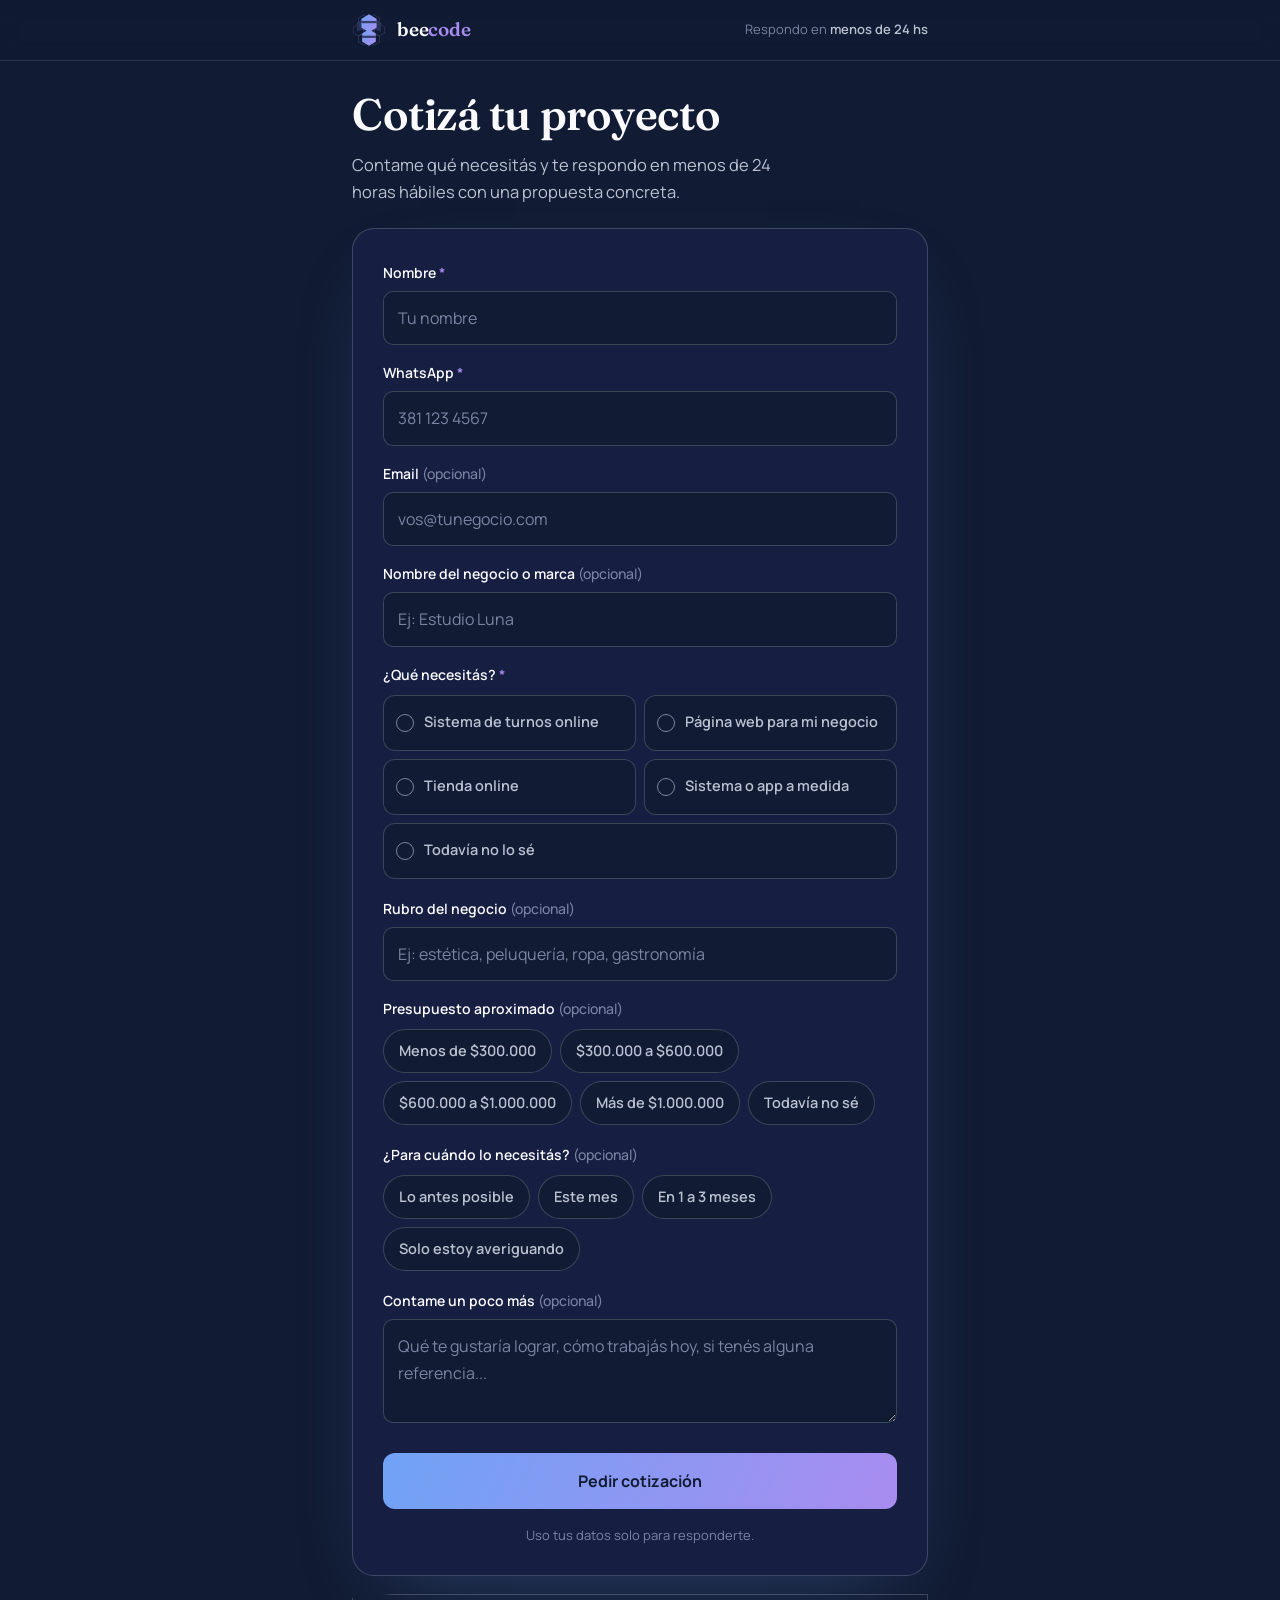
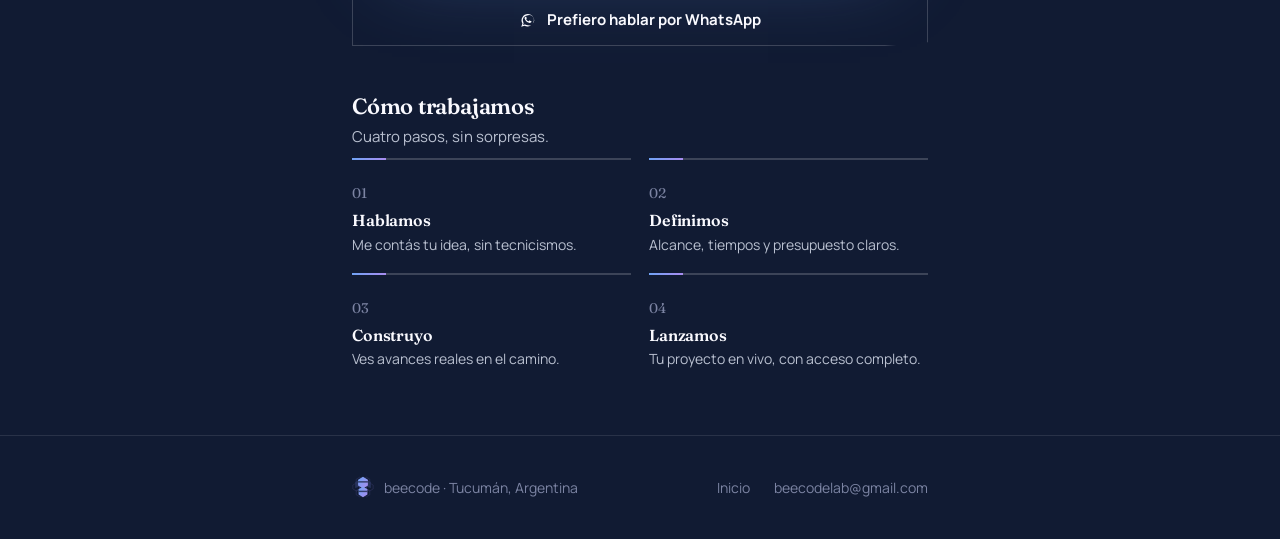
==== cotizar.html @ 8d10be66 "Agregar página /cotizar y lógica de formularios compartida - cotizar.html: página mobile first para " ====
<!DOCTYPE html>
<html lang="es">
<head>
<meta charset="UTF-8">
<meta name="viewport" content="width=device-width, initial-scale=1.0">
<title>Cotizá tu proyecto · Bee Code</title>
<meta name="description" content="Sistemas de turnos, páginas web y software a medida para negocios de Tucumán. Pedí tu cotización y te respondo en menos de 24 horas.">
<link rel="canonical" href="https://beecodelab.com/cotizar">
<meta property="og:title" content="Cotizá tu proyecto · Bee Code">
<meta property="og:description" content="Sistemas de turnos, páginas web y software a medida para negocios de Tucumán. Pedí tu cotización y te respondo en menos de 24 horas.">
<meta property="og:type" content="website">
<meta property="og:url" content="https://beecodelab.com/cotizar">
<meta property="og:site_name" content="Bee Code">
<meta property="og:locale" content="es_AR">
<meta property="og:image" content="https://beecodelab.com/assets/og.png">
<meta property="og:image:width" content="1200">
<meta property="og:image:height" content="630">
<meta property="og:image:alt" content="Bee Code · software y páginas web a medida en Tucumán">
<meta name="twitter:card" content="summary_large_image">
<meta name="theme-color" content="#111B33">
<link rel="icon" type="image/svg+xml" href="/assets/favicon.svg">
<link rel="icon" type="image/png" sizes="32x32" href="/assets/favicon-32.png">
<link rel="icon" type="image/png" sizes="16x16" href="/assets/favicon-16.png">
<link rel="icon" href="/assets/favicon.ico">
<link rel="apple-touch-icon" sizes="180x180" href="/assets/apple-touch-icon.png">
<link rel="preconnect" href="https://fonts.googleapis.com">
<link rel="preconnect" href="https://fonts.gstatic.com" crossorigin>
<link href="https://fonts.googleapis.com/css2?family=Fraunces:opsz,wght@9..144,500;9..144,600;9..144,700&family=Manrope:wght@400;500;600;700&display=swap" rel="stylesheet">
<link rel="stylesheet" href="/assets/css/base.css">
<style>
  /* ===== /cotizar ===== */
  .q-wrap{max-width:640px;margin:0 auto;padding:0 20px;}
  @media(min-width:640px){ .q-wrap{padding:0 32px;} }
  .q-header .header-row{padding-top:13px;padding-bottom:13px;justify-content:space-between;gap:12px;}
  .q-badge{font-size:13px;color:var(--text-dim);text-align:right;line-height:1.35;}
  .q-badge strong{color:var(--text-muted);font-weight:600;}

  .q-intro{padding:28px 0 22px;}
  .q-intro h1{font-size:clamp(30px,8.4vw,44px);margin-bottom:12px;}
  .q-intro p{color:var(--text-muted);font-size:16.5px;max-width:46ch;}

  .q-main section{padding:0;}
  .q-form .form-card{padding:26px 20px 24px;}
  #quoteCard{scroll-margin-top:84px;}
  @media(min-width:520px){ .q-form .form-card{padding:32px 30px 28px;} }

  fieldset.choice-group{border:0;margin:0 0 18px;padding:0;min-width:0;}
  .choice-group legend{font-size:14px;font-weight:600;color:var(--text);margin-bottom:9px;padding:0;}
  .choice-group legend .req{color:var(--purple);}
  .choice-group legend .opt{color:var(--text-dim);font-weight:500;}
  .sr-input{position:absolute;opacity:0;width:1px;height:1px;margin:0;pointer-events:none;}

  .choice-cards{display:grid;grid-template-columns:1fr 1fr;gap:8px;}
  .choice-cards .choice:last-child{grid-column:1 / -1;}
  .choice-cards label{
    display:flex;align-items:center;gap:10px;min-height:56px;height:100%;
    padding:11px 12px;background:var(--bg);border:1px solid var(--line-strong);border-radius:12px;
    font-size:14.5px;font-weight:600;line-height:1.3;color:var(--text-muted);cursor:pointer;
    transition:border-color 0.15s ease, background 0.15s ease, color 0.15s ease;
  }
  .choice-cards label::before{
    content:"";flex-shrink:0;width:18px;height:18px;border-radius:50%;
    border:1.5px solid var(--text-dim);box-sizing:border-box;transition:all 0.15s ease;
  }
  .choice{position:relative;}
  .sr-input:checked + label{border-color:var(--purple);background:rgba(169,140,240,0.12);color:var(--text);}
  .choice-cards .sr-input:checked + label::before{border:5px solid var(--purple);background:var(--text);}
  .sr-input:focus-visible + label{outline:2px solid var(--purple);outline-offset:2px;}
  .choice-group[aria-invalid="true"] .choice-cards label{border-color:#E57C8A;}

  .chips{display:flex;flex-wrap:wrap;gap:8px;}
  .chips label{
    display:inline-flex;align-items:center;min-height:44px;padding:9px 15px;
    background:var(--bg);border:1px solid var(--line-strong);border-radius:999px;
    font-size:14.5px;font-weight:600;color:var(--text-muted);cursor:pointer;
    transition:border-color 0.15s ease, background 0.15s ease, color 0.15s ease;
  }

  .q-alt{margin:18px 0 0;text-align:center;}
  .q-alt .btn{width:100%;justify-content:center;}
  .form-card.sent ~ .q-alt{display:none;}
  .form-success h2{font-size:26px;margin-bottom:10px;}
  .form-success .btn{margin-top:4px;}

  .q-main .q-process{padding:48px 0 8px;}
  .q-process h2{font-size:22px;margin-bottom:6px;}
  .q-process > p{color:var(--text-muted);font-size:15px;margin-bottom:8px;}
  .process-list.compact{grid-template-columns:1fr 1fr;column-gap:18px;}
  @media(min-width:860px){ .process-list.compact{grid-template-columns:1fr 1fr;} }
  .process-list.compact .process-item{padding:16px 0 18px;}
  .process-list.compact .process-num{margin:6px 0 6px;font-size:14px;}
  .process-list.compact .process-item h3{font-size:16px;margin-bottom:4px;}
  .process-list.compact .process-item p{font-size:14px;line-height:1.5;}

  .q-footer{margin-top:40px;}
  .q-footer .footer-row{justify-content:space-between;}
</style>
</head>
<body>

<svg width="0" height="0" style="position:absolute" aria-hidden="true">
  <defs>
    <linearGradient id="beeGradInv" x1="0%" y1="0%" x2="100%" y2="100%">
      <stop offset="0%" stop-color="#6FA3F5"/>
      <stop offset="100%" stop-color="#A98CF0"/>
    </linearGradient>
    <symbol id="beeIcon" viewBox="145 55 90 90">
      <g stroke="#8B7BD8" stroke-width="1.5" fill="none" opacity="0.4">
        <polygon points="203.9,92 203.9,108 190,116 176.1,108 176.1,92 190,84"/>
        <polygon points="231.6,92 231.6,108 217.7,116 203.8,108 203.8,92 217.7,84"/>
        <polygon points="176.2,92 176.2,108 162.3,116 148.4,108 148.4,92 162.3,84"/>
        <polygon points="217.75,68 217.75,84 203.85,92 189.95,84 189.95,68 203.85,60"/>
        <polygon points="190.05,68 190.05,84 176.15,92 162.25,84 162.25,68 176.15,60"/>
        <polygon points="217.75,116 217.75,132 203.85,140 189.95,132 189.95,116 203.85,108"/>
        <polygon points="190.05,116 190.05,132 176.15,140 162.25,132 162.25,116 176.15,108"/>
      </g>
      <polygon points="158,80 178,68 178,98 158,104" fill="#2A3560" opacity="0.9"/>
      <polygon points="222,80 202,68 202,98 222,104" fill="#2A3560" opacity="0.9"/>
      <polygon points="190,58 210,70 210,94 190,106 170,94 170,70" fill="url(#beeGradInv)"/>
      <polygon points="190,98 208,109 208,131 190,142 172,131 172,109" fill="url(#beeGradInv)"/>
      <rect x="170" y="76" width="40" height="6" fill="#111B33" opacity="0.7"/>
      <rect x="172" y="115" width="36" height="6" fill="#111B33" opacity="0.7"/>
    </symbol>
  </defs>
</svg>

<header class="q-header">
  <div class="q-wrap header-row">
    <a class="brand" href="/" aria-label="Bee Code, ir al inicio">
      <svg class="brand-icon" aria-hidden="true"><use href="#beeIcon"/></svg>
      <span class="brand-word"><span class="bee">bee</span><span class="code">code</span></span>
    </a>
    <span class="q-badge">Respondo en <strong>menos de 24 hs</strong></span>
  </div>
</header>

<main class="q-main">
  <div class="q-wrap">
    <div class="q-intro">
      <h1>Cotizá tu proyecto</h1>
      <p>Contame qué necesitás y te respondo en menos de 24 horas hábiles con una propuesta concreta.</p>
    </div>

    <section class="q-form" aria-label="Formulario de cotización">
      <div class="form-card" id="quoteCard">
        <form id="quoteForm" novalidate>
          <div class="field">
            <label for="qNombre">Nombre <span class="req">*</span></label>
            <input id="qNombre" name="nombre" type="text" autocomplete="name" placeholder="Tu nombre" required aria-describedby="err-nombre">
            <p class="field-error" id="err-nombre" data-error-for="nombre" hidden></p>
          </div>
          <div class="field">
            <label for="qWhatsapp">WhatsApp <span class="req">*</span></label>
            <input id="qWhatsapp" name="whatsapp" type="tel" inputmode="tel" autocomplete="tel" placeholder="381 123 4567" required aria-describedby="err-whatsapp">
            <p class="field-error" id="err-whatsapp" data-error-for="whatsapp" hidden></p>
          </div>
          <div class="field">
            <label for="qEmail">Email <span class="opt">(opcional)</span></label>
            <input id="qEmail" name="email" type="email" inputmode="email" autocomplete="email" placeholder="vos@tunegocio.com" aria-describedby="err-email">
            <p class="field-error" id="err-email" data-error-for="email" hidden></p>
          </div>
          <div class="field">
            <label for="qNegocio">Nombre del negocio o marca <span class="opt">(opcional)</span></label>
            <input id="qNegocio" name="negocio" type="text" autocomplete="organization" placeholder="Ej: Estudio Luna">
          </div>

          <fieldset class="choice-group" id="servicioGroup" aria-describedby="err-servicio">
            <legend>¿Qué necesitás? <span class="req">*</span></legend>
            <div class="choice-cards">
              <div class="choice"><input class="sr-input" type="radio" name="servicio" id="sTurnos" value="turnos"><label for="sTurnos">Sistema de turnos online</label></div>
              <div class="choice"><input class="sr-input" type="radio" name="servicio" id="sWeb" value="web"><label for="sWeb">Página web para mi negocio</label></div>
              <div class="choice"><input class="sr-input" type="radio" name="servicio" id="sTienda" value="tienda"><label for="sTienda">Tienda online</label></div>
              <div class="choice"><input class="sr-input" type="radio" name="servicio" id="sSistema" value="sistema"><label for="sSistema">Sistema o app a medida</label></div>
              <div class="choice"><input class="sr-input" type="radio" name="servicio" id="sNoSe" value="nose"><label for="sNoSe">Todavía no lo sé</label></div>
            </div>
            <p class="field-error" id="err-servicio" data-error-for="servicio" hidden></p>
          </fieldset>

          <div class="field">
            <label for="qRubro">Rubro del negocio <span class="opt">(opcional)</span></label>
            <input id="qRubro" name="rubro" type="text" placeholder="Ej: estética, peluquería, ropa, gastronomía">
          </div>

          <fieldset class="choice-group">
            <legend>Presupuesto aproximado <span class="opt">(opcional)</span></legend>
            <div class="chips">
              <div class="choice"><input class="sr-input" type="radio" name="presupuesto" id="p1" value="Menos de $300.000"><label for="p1">Menos de $300.000</label></div>
              <div class="choice"><input class="sr-input" type="radio" name="presupuesto" id="p2" value="$300.000 a $600.000"><label for="p2">$300.000 a $600.000</label></div>
              <div class="choice"><input class="sr-input" type="radio" name="presupuesto" id="p3" value="$600.000 a $1.000.000"><label for="p3">$600.000 a $1.000.000</label></div>
              <div class="choice"><input class="sr-input" type="radio" name="presupuesto" id="p4" value="Más de $1.000.000"><label for="p4">Más de $1.000.000</label></div>
              <div class="choice"><input class="sr-input" type="radio" name="presupuesto" id="p5" value="Todavía no sé"><label for="p5">Todavía no sé</label></div>
            </div>
          </fieldset>

          <fieldset class="choice-group">
            <legend>¿Para cuándo lo necesitás? <span class="opt">(opcional)</span></legend>
            <div class="chips">
              <div class="choice"><input class="sr-input" type="radio" name="plazo" id="t1" value="Lo antes posible"><label for="t1">Lo antes posible</label></div>
              <div class="choice"><input class="sr-input" type="radio" name="plazo" id="t2" value="Este mes"><label for="t2">Este mes</label></div>
              <div class="choice"><input class="sr-input" type="radio" name="plazo" id="t3" value="En 1 a 3 meses"><label for="t3">En 1 a 3 meses</label></div>
              <div class="choice"><input class="sr-input" type="radio" name="plazo" id="t4" value="Solo estoy averiguando"><label for="t4">Solo estoy averiguando</label></div>
            </div>
          </fieldset>

          <div class="field">
            <label for="qDetalle">Contame un poco más <span class="opt">(opcional)</span></label>
            <textarea id="qDetalle" name="detalle" placeholder="Qué te gustaría lograr, cómo trabajás hoy, si tenés alguna referencia..."></textarea>
          </div>

          <div class="hp" aria-hidden="true"><label>No completar <input type="checkbox" name="botcheck" tabindex="-1"></label></div>

          <button class="btn form-submit" type="submit" id="quoteSubmit">Pedir cotización</button>
          <p class="form-error" id="quoteError" role="alert"></p>
          <p class="form-note">Uso tus datos solo para responderte.</p>
        </form>

        <div class="form-success" id="quoteSuccess" aria-live="polite">
          <div class="ok"><svg viewBox="0 0 24 24" fill="none" stroke="currentColor" stroke-width="3" stroke-linecap="round" stroke-linejoin="round" aria-hidden="true"><path d="M5 12.5l4.5 4.5L19 7.5"/></svg></div>
          <h2 class="display" id="quoteSuccessTitle" tabindex="-1">¡Listo!</h2>
          <p>Te escribo por WhatsApp en menos de 24 horas hábiles.</p>
          <a class="btn" href="https://wa.me/5493816378896?text=Hola%20Santiago%21%20Vengo%20de%20Instagram%20y%20quiero%20cotizar%20un%20proyecto." target="_blank" rel="noopener">Escribirme ahora por WhatsApp</a>
        </div>
      </div>

      <div class="q-alt">
        <a class="btn btn-ghost" href="https://wa.me/5493816378896?text=Hola%20Santiago%21%20Vengo%20de%20Instagram%20y%20quiero%20cotizar%20un%20proyecto." target="_blank" rel="noopener">
          <svg viewBox="0 0 24 24" fill="currentColor" aria-hidden="true"><path d="M17.6 6.3A8.4 8.4 0 0 0 12 4a8.5 8.5 0 0 0-7.4 12.8L3 21l4.3-1.5A8.5 8.5 0 0 0 12 20.5a8.5 8.5 0 0 0 5.6-14.2zm-5.6 12.8c-1.4 0-2.7-.4-3.9-1l-.3-.2-2.4.8.8-2.3-.2-.3A6.9 6.9 0 0 1 12 5.6a6.9 6.9 0 1 1 0 13.5z"/><path d="M15.7 13.4c-.2-.1-1.4-.7-1.6-.8-.2-.1-.4-.1-.5.1l-.7.9c-.1.2-.3.2-.5.1-1.3-.6-2.2-1.4-2.8-2.6-.1-.2-.1-.4.1-.5l.6-.7c.1-.2.1-.4 0-.6l-.6-1.4c-.2-.4-.4-.3-.6-.3h-.5c-.2 0-.5.1-.6.4-.2.4-.7 1.1-.4 2.4.3 1.4 1.7 3.5 3.9 4.6 2.4 1.2 2.9.9 3.4.8.5-.1 1.4-.6 1.6-1.1.2-.5.2-.9.1-1z"/></svg>
          Prefiero hablar por WhatsApp
        </a>
      </div>
    </section>

    <section class="q-process" aria-labelledby="procesoTitulo">
      <h2 id="procesoTitulo">Cómo trabajamos</h2>
      <p>Cuatro pasos, sin sorpresas.</p>
      <div class="process-list compact">
        <div class="process-item">
          <div class="process-num">01</div>
          <h3>Hablamos</h3>
          <p>Me contás tu idea, sin tecnicismos.</p>
        </div>
        <div class="process-item">
          <div class="process-num">02</div>
          <h3>Definimos</h3>
          <p>Alcance, tiempos y presupuesto claros.</p>
        </div>
        <div class="process-item">
          <div class="process-num">03</div>
          <h3>Construyo</h3>
          <p>Ves avances reales en el camino.</p>
        </div>
        <div class="process-item">
          <div class="process-num">04</div>
          <h3>Lanzamos</h3>
          <p>Tu proyecto en vivo, con acceso completo.</p>
        </div>
      </div>
    </section>
  </div>
</main>

<footer class="q-footer">
  <div class="q-wrap footer-row">
    <div class="footer-brand">
      <svg aria-hidden="true"><use href="#beeIcon"/></svg>
      <span>beecode · Tucumán, Argentina</span>
    </div>
    <div class="footer-links">
      <a href="/">Inicio</a>
      <a href="mailto:beecodelab@gmail.com">beecodelab@gmail.com</a>
    </div>
  </div>
</footer>

<script type="module" src="/assets/js/cotizar.js"></script>
</body>
</html>
---- assets/css/base.css ----
/* Bee Code · estilos compartidos (home y /cotizar) */

:root{
  --bg:#111B33;
  --bg-panel:#0C1226;
  --bg-panel-2:#161F42;
  --blue:#6FA3F5;
  --purple:#A98CF0;
  --periwinkle:#B9C6F0;
  --text:#FAFAFF;
  --text-muted:#B9C0D0;
  --text-dim:#7C84A3;
  --line:rgba(255,255,255,0.10);
  --line-strong:rgba(255,255,255,0.18);
  --gradient: linear-gradient(115deg, var(--blue) 0%, var(--purple) 100%);
  --hex-cut: polygon(8% 0%, 100% 0%, 100% 92%, 92% 100%, 0% 100%, 0% 8%);
}

*{margin:0;padding:0;box-sizing:border-box;}
html{scroll-behavior:smooth;}

body{
  background:var(--bg);
  color:var(--text);
  font-family:'Manrope',sans-serif;
  font-size:16px;
  line-height:1.65;
  -webkit-font-smoothing:antialiased;
  overflow-x:hidden;
}

h1,h2,h3,.display{
  font-family:'Fraunces',serif;
  font-optical-sizing:auto;
  font-weight:600;
  letter-spacing:-0.01em;
  line-height:1.14;
}

a{color:inherit;text-decoration:none;}
img,svg{display:block;max-width:100%;}
button{font:inherit;color:inherit;background:none;border:none;cursor:pointer;}

.wrap{max-width:1180px;margin:0 auto;padding:0 32px;}

.grad-text{
  background:var(--gradient);
  -webkit-background-clip:text;
  background-clip:text;
  color:transparent;
}

.hexfield{position:absolute;inset:0;pointer-events:none;opacity:0.5;}

/* ===== HEADER / NAV ===== */
header{
  position:sticky;
  top:0;
  z-index:100;
  background:rgba(17,27,51,0.82);
  backdrop-filter:blur(10px);
  border-bottom:1px solid var(--line);
}
.header-row{
  display:flex;
  align-items:center;
  justify-content:space-between;
  padding:16px 0;
}
.brand{display:flex;align-items:center;gap:11px;}
.brand-icon{width:34px;height:34px;flex-shrink:0;}
.brand-word{
  font-family:'Fraunces',serif;
  font-size:19px;
  font-weight:600;
  letter-spacing:-0.01em;
}
.brand-word .bee{color:var(--text);}
.brand-word .code{color:var(--purple);}

nav.main-nav{display:none;align-items:center;gap:6px;}
@media(min-width:920px){ nav.main-nav{display:flex;} }
.nav-link{
  position:relative;
  padding:9px 15px;
  font-size:14.5px;
  font-weight:500;
  color:var(--text-muted);
  transition:color 0.15s ease;
}
.nav-link::after{
  content:"";
  position:absolute;
  left:15px;right:15px;bottom:4px;
  height:2px;
  background:var(--gradient);
  transform:scaleX(0);
  transform-origin:left;
  transition:transform 0.25s ease;
}
.nav-link:hover{color:var(--text);}
.nav-link.active{color:var(--text);}
.nav-link.active::after{transform:scaleX(1);}

.header-right{display:flex;align-items:center;gap:14px;}
.menu-toggle{
  display:flex;
  width:38px;height:38px;
  align-items:center;justify-content:center;
  border:1px solid var(--line-strong);
  clip-path:var(--hex-cut);
}
@media(min-width:920px){ .menu-toggle{display:none;} }
.menu-toggle svg{width:18px;height:18px;}

.mobile-nav{
  display:none;
  flex-direction:column;
  border-top:1px solid var(--line);
  background:var(--bg-panel);
}
.mobile-nav.open{display:flex;}
@media(min-width:920px){ .mobile-nav{display:none !important;} }
.mobile-nav a{
  padding:16px 32px;
  border-bottom:1px solid var(--line);
  font-size:15.5px;
  color:var(--text-muted);
}
.mobile-nav a.active{color:var(--text);font-weight:600;}

/* ===== BUTTONS ===== */
.btn{
  display:inline-flex;align-items:center;gap:10px;
  font-family:'Manrope',sans-serif;font-weight:700;font-size:15px;
  padding:13px 24px;border:none;cursor:pointer;color:#111B33;
  background:var(--gradient);
  clip-path:var(--hex-cut);
  transition:transform 0.15s ease, box-shadow 0.15s ease;
  white-space:nowrap;
}
.btn:hover{transform:translateY(-2px);box-shadow:0 8px 30px -6px rgba(169,140,240,0.45);}
.btn svg{width:18px;height:18px;flex-shrink:0;}
.btn-ghost{
  background:transparent;border:1px solid var(--line-strong);
  clip-path:var(--hex-cut);color:var(--text);
}
.btn-ghost:hover{border-color:var(--purple);box-shadow:none;background:rgba(169,140,240,0.08);}
.btn-sm{padding:10px 18px;font-size:14px;}
.cta-row{display:flex;flex-wrap:wrap;gap:14px;}

/* ===== SECTIONS ===== */
section{position:relative;padding:88px 0;scroll-margin-top:76px;}
.section-head{max-width:640px;margin-bottom:56px;}
.section-head h2{font-size:clamp(28px,3.4vw,38px);margin-bottom:16px;}
.section-head p{color:var(--text-muted);font-size:17px;}
.divider{height:1px;background:linear-gradient(90deg, transparent, var(--line-strong), transparent);}

.process{background:var(--bg-panel);}
.process-list{display:grid;gap:0;}
@media(min-width:860px){ .process-list{grid-template-columns:repeat(4,1fr);} }
.process-item{padding:28px 24px 28px 0;border-top:2px solid var(--line-strong);position:relative;}
.process-item::before{content:"";position:absolute;top:-2px;left:0;width:34px;height:2px;background:var(--gradient);}
.process-num{font-family:'Fraunces',serif;font-size:15px;color:var(--text-dim);margin:22px 0 12px;}
.process-item h3{font-size:17px;margin-bottom:8px;}
.process-item p{color:var(--text-muted);font-size:14.5px;}

/* ===== CONTACTO / FORMULARIO ===== */

.form-card{background:var(--bg-panel-2);border:1px solid var(--line-strong);border-radius:22px;padding:36px 32px 30px;box-shadow:0 30px 80px -40px rgba(111,163,245,0.35);}
@media(max-width:520px){ .form-card{padding:28px 20px 24px;} }
.form-card h3{font-size:24px;margin-bottom:6px;}
.form-card .form-sub{color:var(--text-muted);font-size:15px;margin-bottom:24px;}
.intent-toggle{display:grid;grid-template-columns:1fr 1fr;gap:6px;padding:5px;background:var(--bg);border:1px solid var(--line);border-radius:12px;margin-bottom:22px;}
.intent-toggle input{position:absolute;opacity:0;pointer-events:none;}
.intent-toggle label{text-align:center;padding:10px 8px;font-size:14px;font-weight:600;color:var(--text-dim);border-radius:8px;cursor:pointer;transition:background 0.15s ease,color 0.15s ease;line-height:1.3;}
.intent-toggle input:checked + label{background:var(--bg-panel-2);color:var(--text);box-shadow:inset 0 0 0 1px var(--line-strong);}
.intent-toggle input:focus-visible + label{outline:2px solid var(--purple);outline-offset:2px;}
.field{margin-bottom:16px;}
.field-row{display:grid;gap:0 14px;}
@media(min-width:560px){ .field-row{grid-template-columns:1fr 1fr;} }
.field label{display:block;font-size:14px;font-weight:600;color:var(--text);margin-bottom:7px;}
.field label .req{color:var(--purple);}
.field label .opt{color:var(--text-dim);font-weight:500;}
.field input,.field select,.field textarea{
  width:100%;font:inherit;font-size:16px;color:var(--text);
  background:var(--bg);border:1px solid var(--line-strong);border-radius:10px;
  padding:13px 14px;transition:border-color 0.15s ease, box-shadow 0.15s ease;
}
.field textarea{min-height:104px;resize:vertical;}
.field select{appearance:none;background-image:url("data:image/svg+xml,%3Csvg xmlns='http://www.w3.org/2000/svg' viewBox='0 0 24 24' fill='none' stroke='%237C84A3' stroke-width='2' stroke-linecap='round'%3E%3Cpath d='M6 9l6 6 6-6'/%3E%3C/svg%3E");background-repeat:no-repeat;background-position:right 12px center;background-size:18px;padding-right:40px;}
.field select:invalid{color:var(--text-dim);}
.field option{color:#111B33;}
.field input::placeholder,.field textarea::placeholder{color:var(--text-dim);}
.field input:focus,.field select:focus,.field textarea:focus{outline:none;border-color:var(--purple);box-shadow:0 0 0 3px rgba(169,140,240,0.2);}
.field input:user-invalid,.field select:user-invalid{border-color:#E57C8A;}
.field [aria-invalid="true"]{border-color:#E57C8A;}
.field-error{margin-top:7px;font-size:13.5px;line-height:1.45;color:#F0A3AD;}
.field-error[hidden]{display:none;}
.field input,.field select,.field textarea,fieldset{scroll-margin-top:96px;}
.call-only{display:none;}
.form-card[data-intent="llamada"] .call-only{display:block;}
.hp{position:absolute;left:-9999px;width:1px;height:1px;overflow:hidden;}
.form-submit{width:100%;justify-content:center;margin-top:6px;padding:15px 24px;font-size:16px;border-radius:12px;clip-path:none;}
.form-submit[disabled]{opacity:0.7;cursor:wait;transform:none;}
.form-note{margin-top:16px;font-size:13px;color:var(--text-dim);text-align:center;}
.form-error{display:none;margin-top:14px;font-size:14px;color:#F0A3AD;text-align:center;}
.form-error.show{display:block;}
.form-error a{text-decoration:underline;}
.form-success{display:none;text-align:center;padding:24px 4px;}
.form-card.sent form{display:none;}
.form-card.sent .form-success{display:block;}
.form-success .ok{width:56px;height:56px;margin:0 auto 18px;display:flex;align-items:center;justify-content:center;background:var(--gradient);clip-path:polygon(50% 0%,100% 25%,100% 75%,50% 100%,0% 75%,0% 25%);color:#111B33;}
.form-success .ok svg{width:26px;height:26px;}
.form-success h3{margin-bottom:10px;}
.form-success p{color:var(--text-muted);font-size:15.5px;margin-bottom:22px;}

footer{border-top:1px solid var(--line);padding:40px 0;}
.footer-row{display:flex;flex-wrap:wrap;gap:16px;justify-content:space-between;align-items:center;color:var(--text-dim);font-size:14px;}
.footer-brand{display:flex;align-items:center;gap:10px;}
.footer-brand svg{width:22px;height:22px;}
.footer-links{display:flex;gap:24px;flex-wrap:wrap;}
.footer-links a:hover{color:var(--text-muted);}

.float-wa{
  position:fixed;bottom:22px;right:22px;z-index:90;
  width:56px;height:56px;display:flex;align-items:center;justify-content:center;
  background:var(--gradient);
  clip-path:polygon(50% 0%,100% 25%,100% 75%,50% 100%,0% 75%,0% 25%);
  box-shadow:0 10px 30px -8px rgba(169,140,240,0.5);
  padding-bottom:env(safe-area-inset-bottom);
}
.float-wa svg{width:26px;height:26px;color:#111B33;}

@media (prefers-reduced-motion: reduce){ *{animation:none !important;transition:none !important;} }
::selection{background:var(--purple);color:#111B33;}
a:focus-visible, button:focus-visible{outline:2px solid var(--purple);outline-offset:3px;}
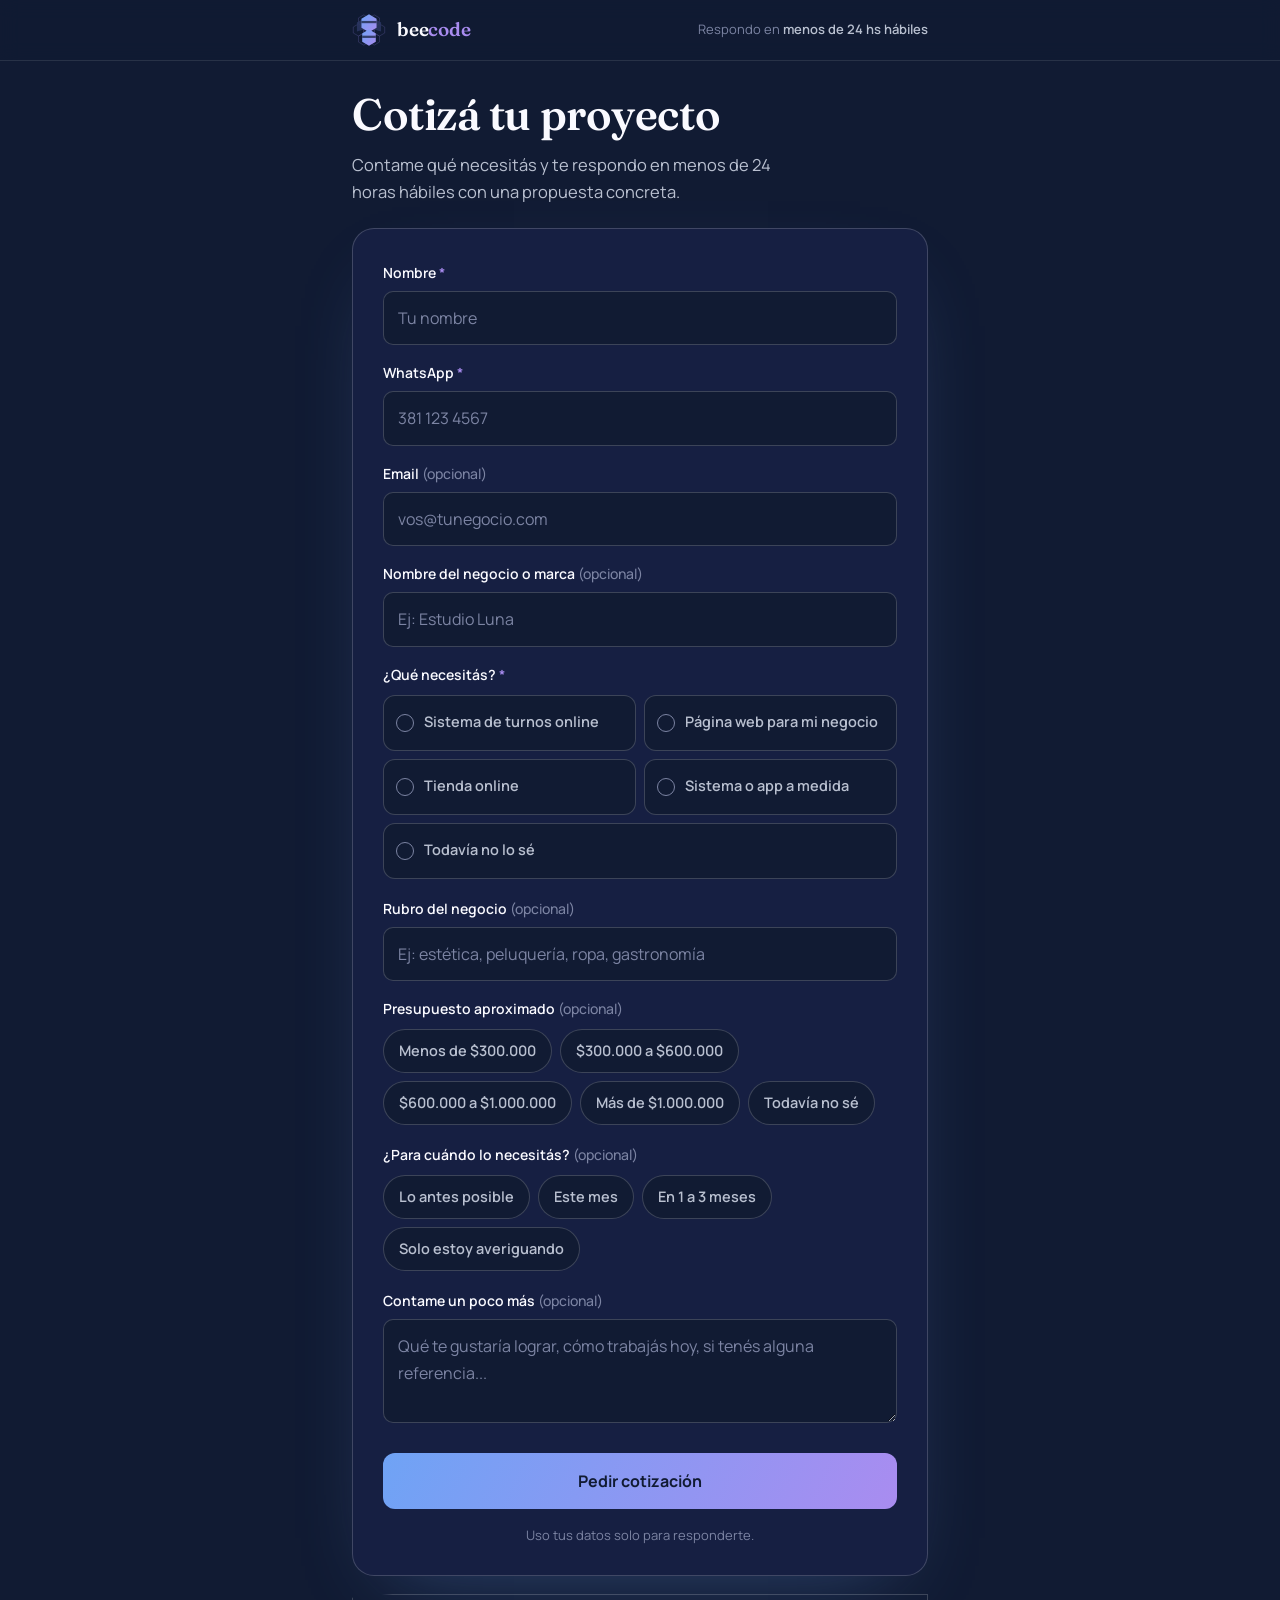
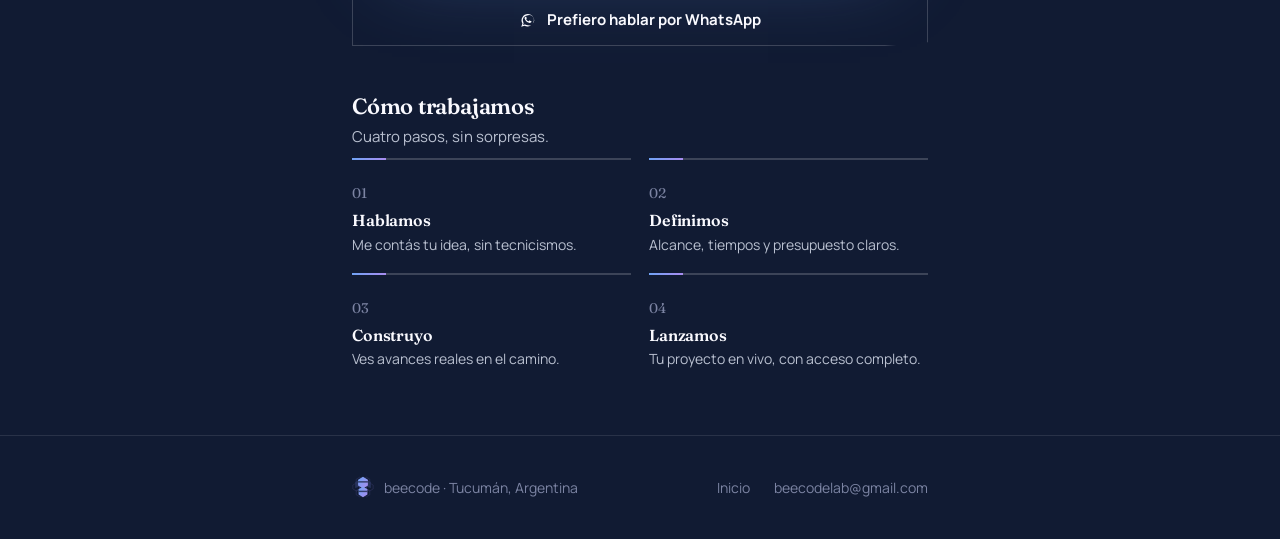
==== commit 1bdcf91c: "/cotizar: mensaje de WhatsApp según el origen y "24 hs hábiles" en el header - Los dos botones de Wh" ====
--- a/cotizar.html
+++ b/cotizar.html
@@ -33,7 +33,7 @@
   @media(min-width:640px){ .q-wrap{padding:0 32px;} }
   .q-header .header-row{padding-top:13px;padding-bottom:13px;justify-content:space-between;gap:12px;}
   .q-badge{font-size:13px;color:var(--text-dim);text-align:right;line-height:1.35;}
-  .q-badge strong{color:var(--text-muted);font-weight:600;}
+  .q-badge strong{color:var(--text-muted);font-weight:600;white-space:nowrap;}
 
   .q-intro{padding:28px 0 22px;}
   .q-intro h1{font-size:clamp(30px,8.4vw,44px);margin-bottom:12px;}
@@ -130,7 +130,7 @@
       <svg class="brand-icon" aria-hidden="true"><use href="#beeIcon"/></svg>
       <span class="brand-word"><span class="bee">bee</span><span class="code">code</span></span>
     </a>
-    <span class="q-badge">Respondo en <strong>menos de 24 hs</strong></span>
+    <span class="q-badge">Respondo en <strong>menos de 24 hs hábiles</strong></span>
   </div>
 </header>
 
@@ -218,12 +218,12 @@
           <div class="ok"><svg viewBox="0 0 24 24" fill="none" stroke="currentColor" stroke-width="3" stroke-linecap="round" stroke-linejoin="round" aria-hidden="true"><path d="M5 12.5l4.5 4.5L19 7.5"/></svg></div>
           <h2 class="display" id="quoteSuccessTitle" tabindex="-1">¡Listo!</h2>
           <p>Te escribo por WhatsApp en menos de 24 horas hábiles.</p>
-          <a class="btn" href="https://wa.me/5493816378896?text=Hola%20Santiago%21%20Vengo%20de%20Instagram%20y%20quiero%20cotizar%20un%20proyecto." target="_blank" rel="noopener">Escribirme ahora por WhatsApp</a>
+          <a class="btn" data-wa-cotizar href="https://wa.me/5493816378896?text=Hola%20Santiago%21%20Vengo%20de%20la%20web%20y%20quiero%20cotizar%20un%20proyecto." target="_blank" rel="noopener">Escribirme ahora por WhatsApp</a>
         </div>
       </div>
 
       <div class="q-alt">
-        <a class="btn btn-ghost" href="https://wa.me/5493816378896?text=Hola%20Santiago%21%20Vengo%20de%20Instagram%20y%20quiero%20cotizar%20un%20proyecto." target="_blank" rel="noopener">
+        <a class="btn btn-ghost" data-wa-cotizar href="https://wa.me/5493816378896?text=Hola%20Santiago%21%20Vengo%20de%20la%20web%20y%20quiero%20cotizar%20un%20proyecto." target="_blank" rel="noopener">
           <svg viewBox="0 0 24 24" fill="currentColor" aria-hidden="true"><path d="M17.6 6.3A8.4 8.4 0 0 0 12 4a8.5 8.5 0 0 0-7.4 12.8L3 21l4.3-1.5A8.5 8.5 0 0 0 12 20.5a8.5 8.5 0 0 0 5.6-14.2zm-5.6 12.8c-1.4 0-2.7-.4-3.9-1l-.3-.2-2.4.8.8-2.3-.2-.3A6.9 6.9 0 0 1 12 5.6a6.9 6.9 0 1 1 0 13.5z"/><path d="M15.7 13.4c-.2-.1-1.4-.7-1.6-.8-.2-.1-.4-.1-.5.1l-.7.9c-.1.2-.3.2-.5.1-1.3-.6-2.2-1.4-2.8-2.6-.1-.2-.1-.4.1-.5l.6-.7c.1-.2.1-.4 0-.6l-.6-1.4c-.2-.4-.4-.3-.6-.3h-.5c-.2 0-.5.1-.6.4-.2.4-.7 1.1-.4 2.4.3 1.4 1.7 3.5 3.9 4.6 2.4 1.2 2.9.9 3.4.8.5-.1 1.4-.6 1.6-1.1.2-.5.2-.9.1-1z"/></svg>
           Prefiero hablar por WhatsApp
         </a>
